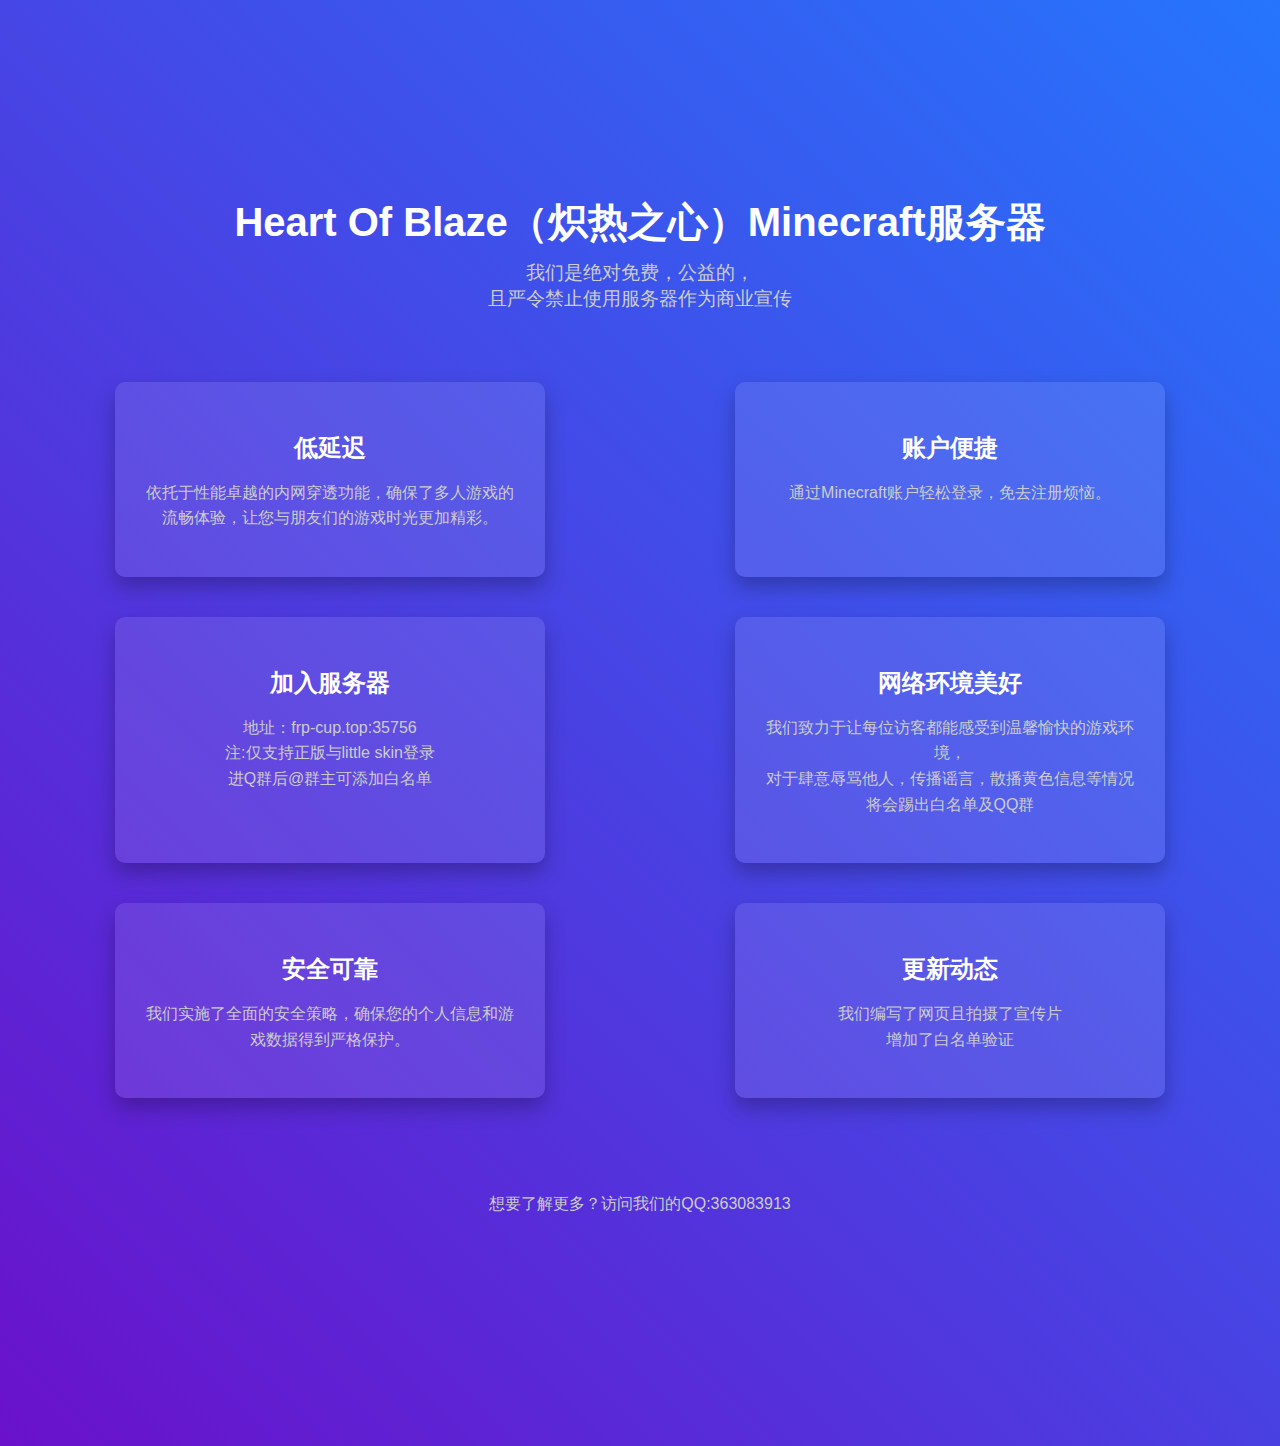
==== index.html @ 668a6aa3 "Add files via upload" ====
<!DOCTYPE html>
<html lang="en">
<head>
    <meta charset="UTF-8">
    <meta name="viewport" content="width=device-width, initial-scale=1.0">
    <link rel="shortcut icon" href="icon.png" type="image/x-icon">
    <title>Heart Of Blaze Minecraft server</title>
    <link rel="stylesheet" href="styles.css">
</head>
<body>
    <div class="intro-container">
        <header class="header">
            <h1>Heart Of Blaze（炽热之心）Minecraft服务器</h1>
            <p>我们是绝对免费，公益的，<br>且严令禁止使用服务器作为商业宣传</p>
        </header>
        <section class="features">
            <article class="feature">
                <h2>低延迟</h2>
                <p>依托于性能卓越的内网穿透功能，确保了多人游戏的流畅体验，让您与朋友们的游戏时光更加精彩。</p>
            </article>
            <article class="feature">
                <h2>账户便捷</h2>
                <p>通过Minecraft账户轻松登录，免去注册烦恼。</p>
            </article>
            <article class="feature">
                <h2>加入服务器</h2>
                <p>地址：frp-cup.top:35756<br>注:仅支持正版与little skin登录<br>进Q群后@群主可添加白名单</p>
            </article>
            <article class="feature">
                <h2>网络环境美好</h2>
                <p>我们致力于让每位访客都能感受到温馨愉快的游戏环境，<br>对于肆意辱骂他人，传播谣言，散播黄色信息等情况将会踢出白名单及QQ群</p>
            </article>
            <article class="feature">
                <h2>安全可靠</h2>
                <p>我们实施了全面的安全策略，确保您的个人信息和游戏数据得到严格保护。</p>
            </article>
            <article class="feature">
                <h2>更新动态</h2>
                <p>我们编写了网页且拍摄了宣传片<br>增加了白名单验证</p>
            </article>
        </section>
        <footer class="footer">
            <p>想要了解更多？访问我们的QQ:363083913</p>
        </footer>
    </div>
</body>
</html>
</body>
</html>
---- styles.css ----
body, html {
  height: 125%;
  margin: 0;
  font-family: 'Arial', sans-serif;
  color: #333;
}

.intro-container {
  display: flex;
  flex-direction: column;
  align-items: center;
  justify-content: center;
  text-align: center;
  height: 100%;
  padding: 20px;
  background: linear-gradient(45deg, #6a11cb, #2575fc);
}

.header {
  margin-bottom: 40px;
}

.header h1 {
  color: #ffffff;
  font-size: 2.5em;
  margin: 0;
}

.header p {
  color: #cccccc;
  font-size: 1.2em;
  margin: 10px 0;
}

.features {
  display: flex;
  justify-content: space-around;
  flex-wrap: wrap;
  margin-bottom: 40px;
}

.feature {
  flex-basis: calc(33% - 40px);
  margin: 20px;
  padding: 30px;
  background: rgba(255, 255, 255, 0.1);
  border-radius: 10px;
  box-shadow: 0 10px 20px rgba(0, 0, 0, 0.25);
  transition: transform 0.2s ease-in-out, box-shadow 0.2s ease-in-out;
}

.feature:hover {
  transform: translateY(-5px);
  box-shadow: 0 15px 30px rgba(0, 0, 0, 0.3);
}

.feature h2 {
  color: #ffffff;
  font-size: 1.5em;
  margin-bottom: 10px;
}

.feature p {
  color: #cccccc;
  font-size: 1em;
  line-height: 1.6;
}

.footer {
  color: #cccccc;
  font-size: 1em;
  text-align: center;
  padding: 20px 0;
}

.footer a {
  color: #ffffff;
  text-decoration: none;
  border-bottom: 1px solid transparent;
  transition: border-color 0.3s ease, color 0.3s ease;
}

.footer a:hover {
  border-color: #ffffff;
  color: #ffffff;
}
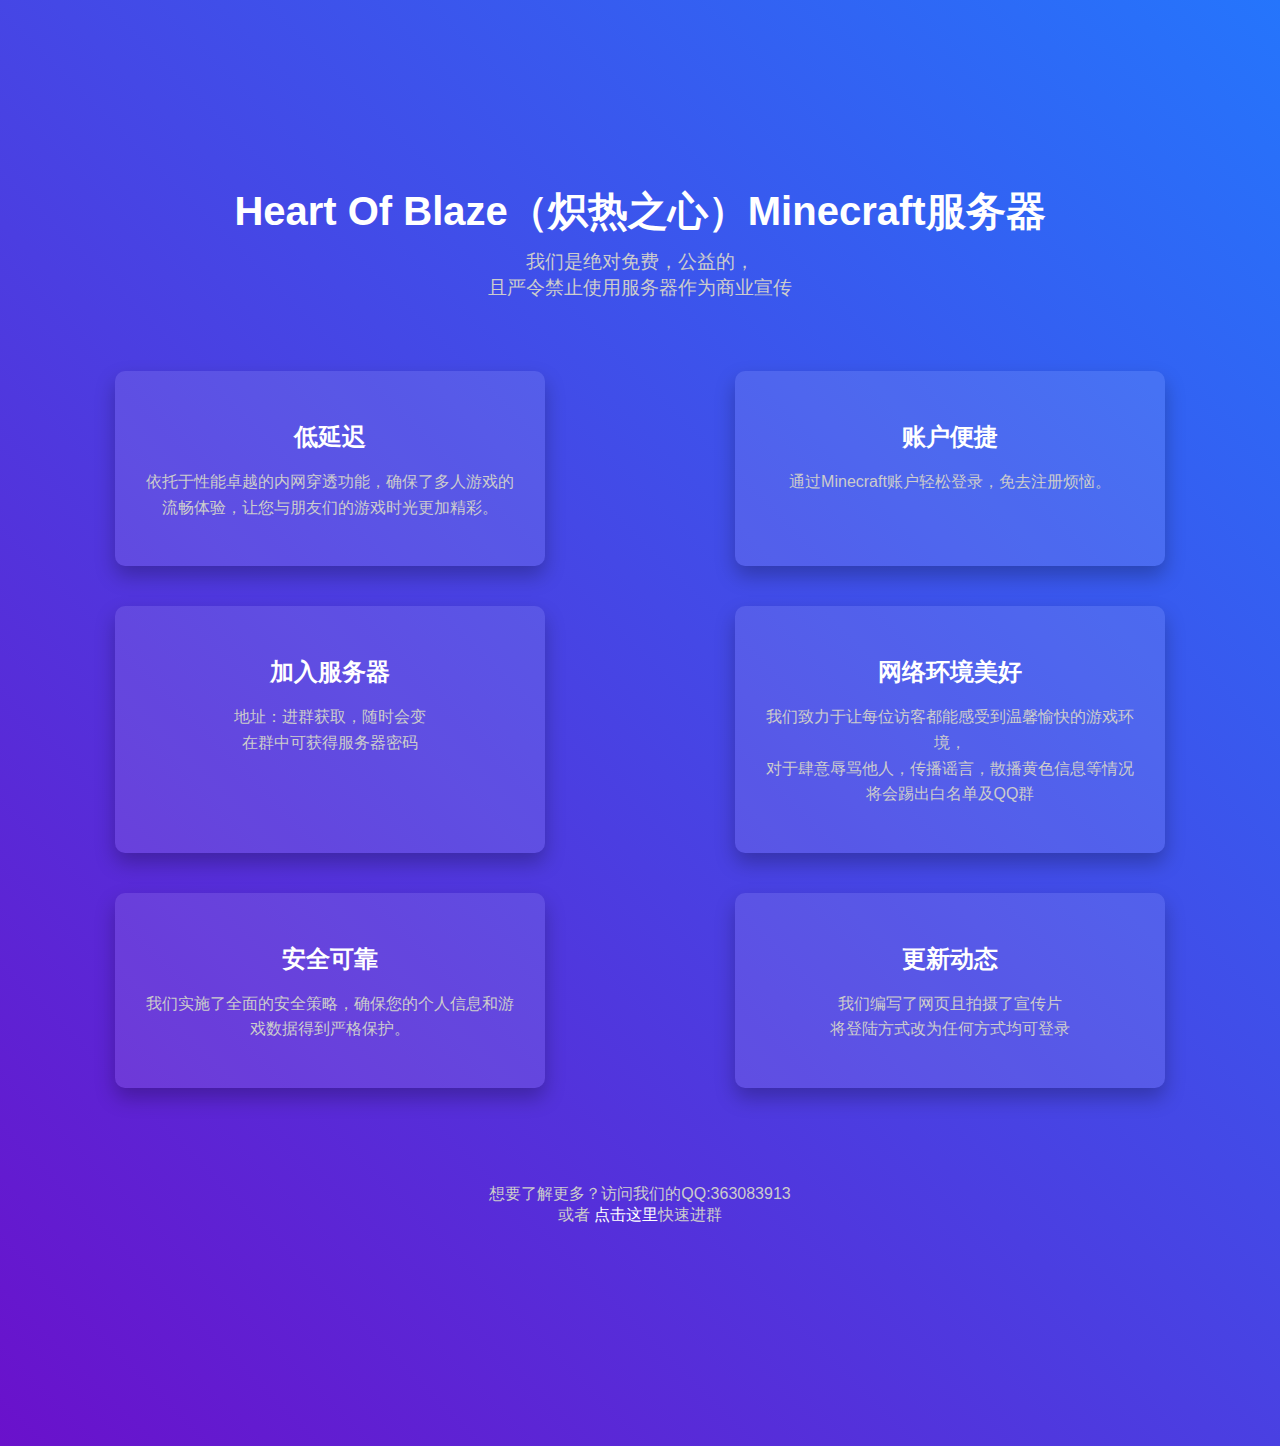
==== commit 40ae7988: "Add files via upload" ====
--- a/index.html
+++ b/index.html
@@ -24,7 +24,7 @@
             </article>
             <article class="feature">
                 <h2>加入服务器</h2>
-                <p>地址：frp-cup.top:35756<br>注:仅支持正版与little skin登录<br>进Q群后@群主可添加白名单</p>
+                <p>地址：进群获取，随时会变<br>在群中可获得服务器密码</p>
             </article>
             <article class="feature">
                 <h2>网络环境美好</h2>
@@ -36,11 +36,11 @@
             </article>
             <article class="feature">
                 <h2>更新动态</h2>
-                <p>我们编写了网页且拍摄了宣传片<br>增加了白名单验证</p>
+                <p>我们编写了网页且拍摄了宣传片<br>将登陆方式改为任何方式均可登录</p>
             </article>
         </section>
         <footer class="footer">
-            <p>想要了解更多？访问我们的QQ:363083913</p>
+            <p>想要了解更多？访问我们的QQ:363083913<br>或者 <a href="http://qm.qq.com/cgi-bin/qm/qr?_wv=1027&k=DbUHGga9dxqx0WtTCplXeXXEeTFi5Kpc&authKey=tF6HUp03wcQNy%2BkhJdqzmPJomAUF8XJoO%2BQoBUoTxi7Z3MdN06H5n6vxiCTnOX%2Bv&noverify=0&group_code=363083913">点击这里</a>快速进群</p>
         </footer>
     </div>
 </body>
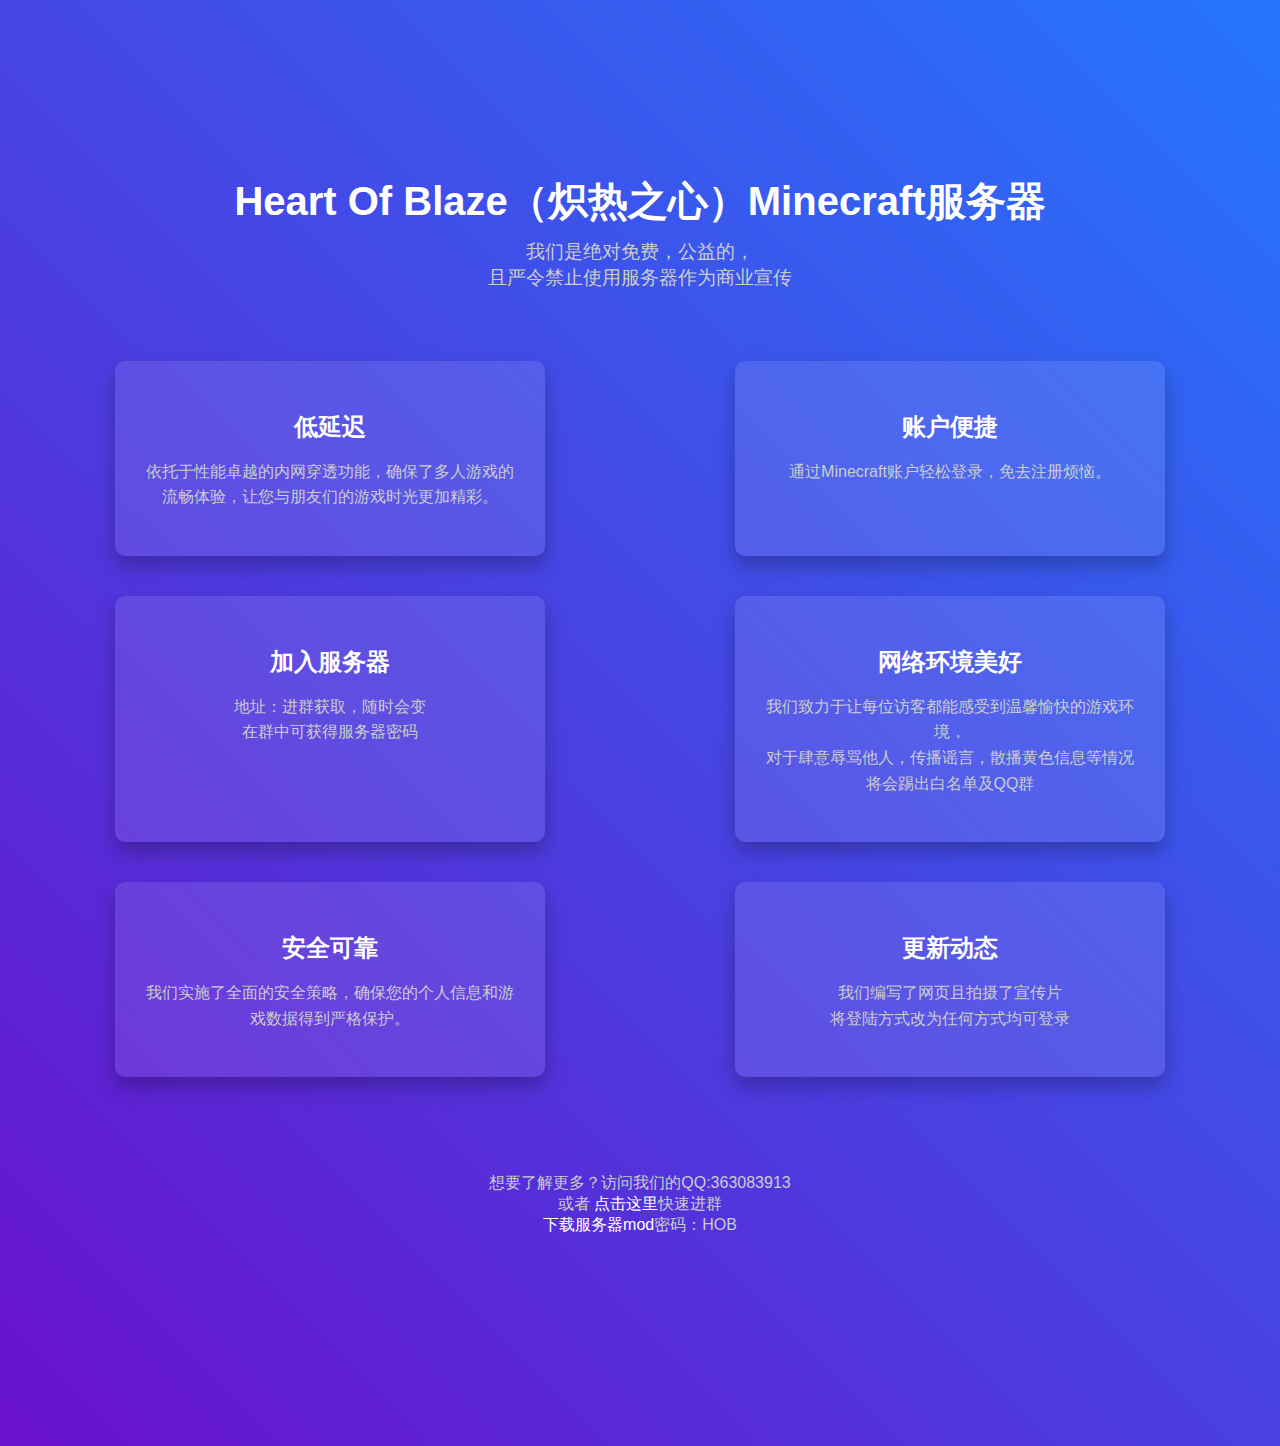
==== commit 17df6846: "Add files via upload" ====
--- a/index.html
+++ b/index.html
@@ -40,7 +40,7 @@
             </article>
         </section>
         <footer class="footer">
-            <p>想要了解更多？访问我们的QQ:363083913<br>或者 <a href="http://qm.qq.com/cgi-bin/qm/qr?_wv=1027&k=DbUHGga9dxqx0WtTCplXeXXEeTFi5Kpc&authKey=tF6HUp03wcQNy%2BkhJdqzmPJomAUF8XJoO%2BQoBUoTxi7Z3MdN06H5n6vxiCTnOX%2Bv&noverify=0&group_code=363083913">点击这里</a>快速进群</p>
+            <p>想要了解更多？访问我们的QQ:363083913<br>或者 <a href="http://qm.qq.com/cgi-bin/qm/qr?_wv=1027&k=DbUHGga9dxqx0WtTCplXeXXEeTFi5Kpc&authKey=tF6HUp03wcQNy%2BkhJdqzmPJomAUF8XJoO%2BQoBUoTxi7Z3MdN06H5n6vxiCTnOX%2Bv&noverify=0&group_code=363083913">点击这里</a>快速进群<br> <a href="https://wwos.lanzoub.com/iTtaS28q3m3a">下载服务器mod</a>密码：HOB</p>
         </footer>
     </div>
 </body>
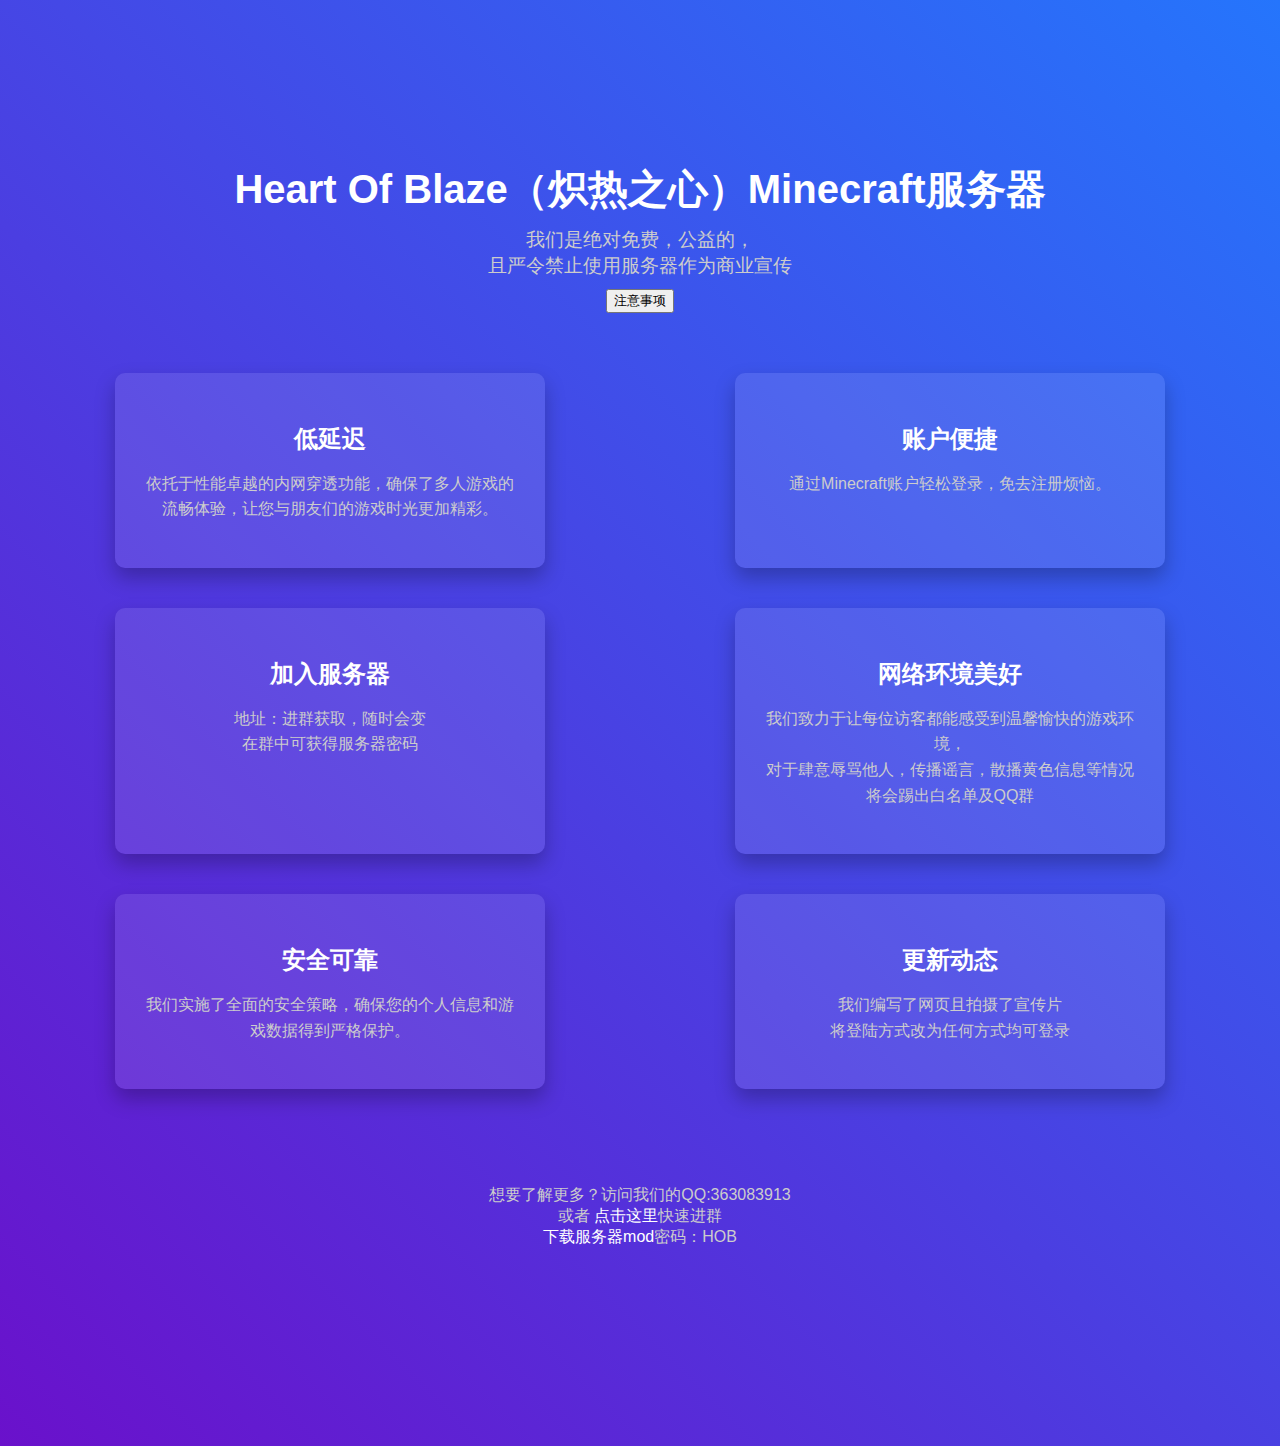
==== commit b8b2d5c9: "Add files via upload" ====
--- a/index.html
+++ b/index.html
@@ -12,6 +12,7 @@
         <header class="header">
             <h1>Heart Of Blaze（炽热之心）Minecraft服务器</h1>
             <p>我们是绝对免费，公益的，<br>且严令禁止使用服务器作为商业宣传</p>
+            <button button class="button" id="signs">注意事项</button>
         </header>
         <section class="features">
             <article class="feature">
@@ -43,6 +44,11 @@
             <p>想要了解更多？访问我们的QQ:363083913<br>或者 <a href="http://qm.qq.com/cgi-bin/qm/qr?_wv=1027&k=DbUHGga9dxqx0WtTCplXeXXEeTFi5Kpc&authKey=tF6HUp03wcQNy%2BkhJdqzmPJomAUF8XJoO%2BQoBUoTxi7Z3MdN06H5n6vxiCTnOX%2Bv&noverify=0&group_code=363083913">点击这里</a>快速进群<br> <a href="https://wwos.lanzoub.com/iTtaS28q3m3a">下载服务器mod</a>密码：HOB</p>
         </footer>
     </div>
+    <script>
+        document.getElementById('signs').addEventListener('click', function() {
+            window.open('signs.html', '_blank'); 
+        });
+    </script>
 </body>
 </html>
 </body>
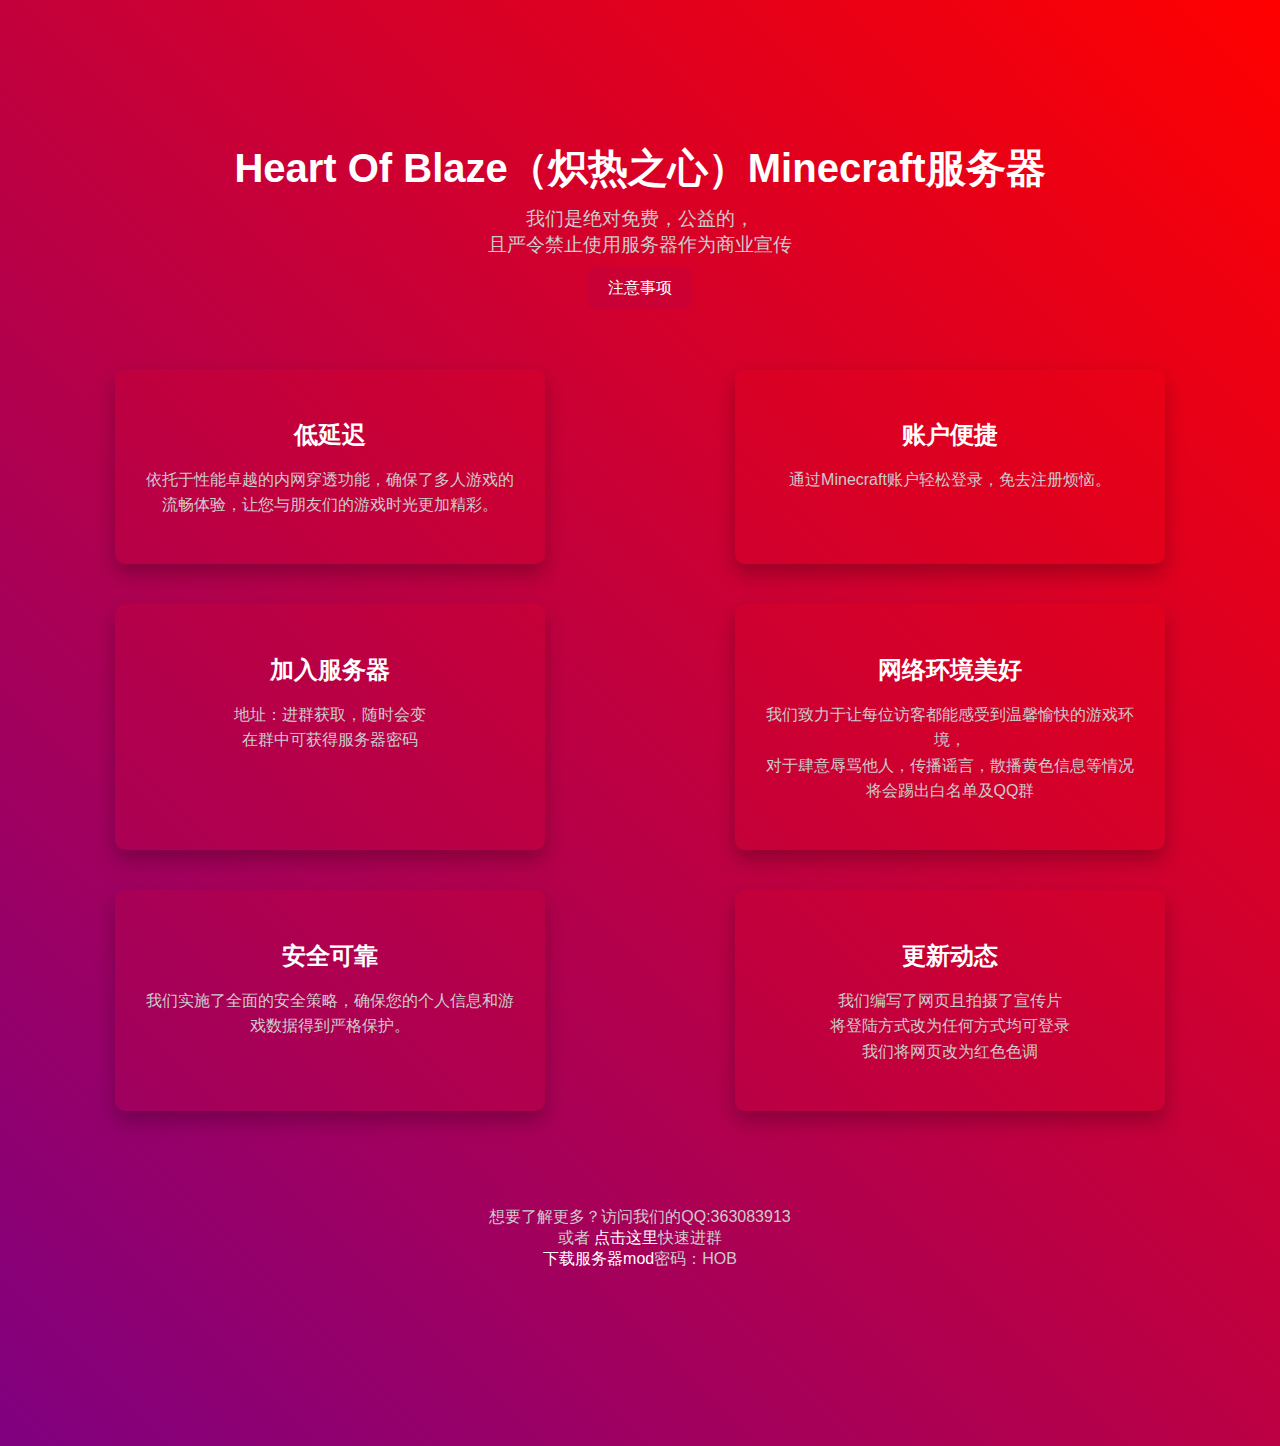
==== commit c7b2333d: "Add files via upload" ====
--- a/index.html
+++ b/index.html
@@ -37,7 +37,7 @@
             </article>
             <article class="feature">
                 <h2>更新动态</h2>
-                <p>我们编写了网页且拍摄了宣传片<br>将登陆方式改为任何方式均可登录</p>
+                <p>我们编写了网页且拍摄了宣传片<br>将登陆方式改为任何方式均可登录<br>我们将网页改为红色色调</p>
             </article>
         </section>
         <footer class="footer">
--- a/styles.css
+++ b/styles.css
@@ -13,7 +13,7 @@
   text-align: center;
   height: 100%;
   padding: 20px;
-  background: linear-gradient(45deg, #6a11cb, #2575fc);
+  background: linear-gradient(45deg, #800080, #ff0000);
 }
 
 .header {
@@ -43,7 +43,7 @@
   flex-basis: calc(33% - 40px);
   margin: 20px;
   padding: 30px;
-  background: rgba(255, 255, 255, 0.1);
+  background: rgba(255, 0, 0, 0.1);
   border-radius: 10px;
   box-shadow: 0 10px 20px rgba(0, 0, 0, 0.25);
   transition: transform 0.2s ease-in-out, box-shadow 0.2s ease-in-out;
@@ -83,4 +83,30 @@
 .footer a:hover {
   border-color: #ffffff;
   color: #ffffff;
+}
+
+.button {
+  display: inline-block;
+  padding: 10px 20px;
+  font-size: 1em;
+  color: #ffffff;
+  background: rgba(128, 0, 128, 0.1);
+  border: none;
+  border-radius: 5px;
+  cursor: pointer;
+  transition: background-color 0.3s ease, transform 0.2s ease-in-out;
+}
+
+.button:hover {
+  background-color: rgba(255, 0, 0, 0.2);
+  transform: translateY(-3px);
+}
+
+.button:active {
+  transform: translateY(1px);
+}
+
+.button:focus {
+  outline: none;
+  box-shadow: 0 0 0 2px rgba(255, 0, 255, 0.5);
 }